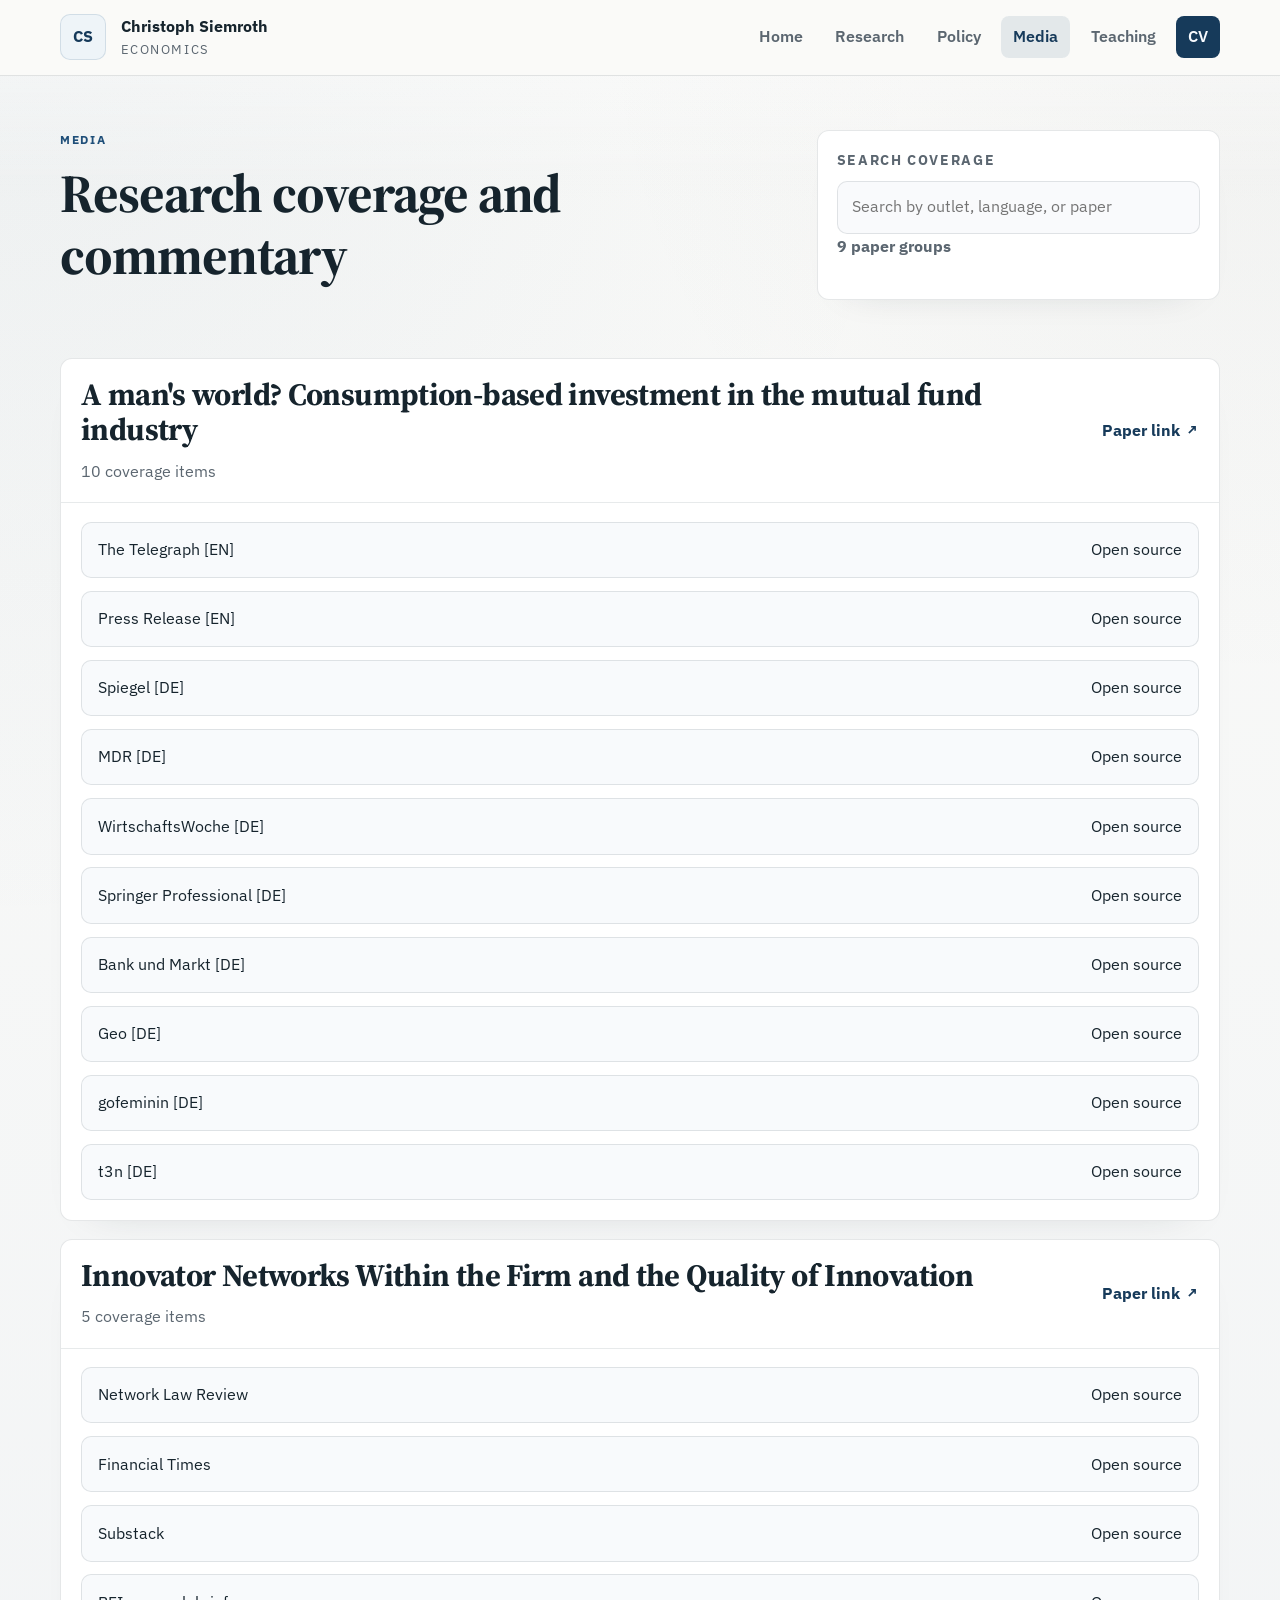
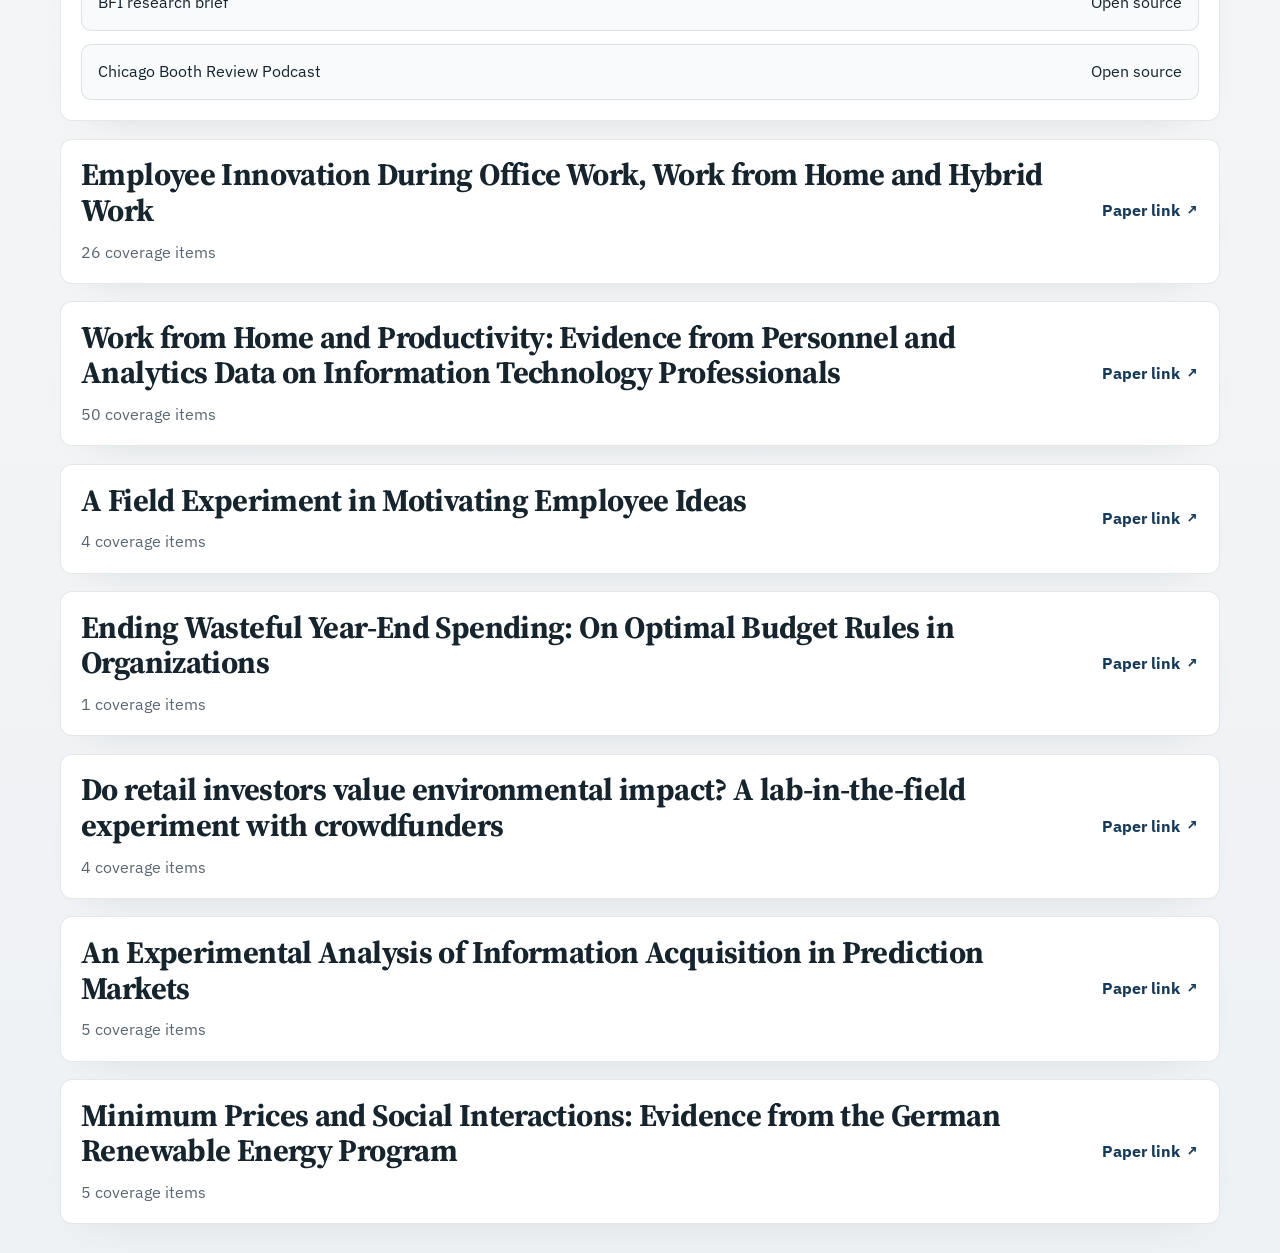
==== media.html @ 6fc66d13 "First website upload" ====
<!DOCTYPE html>
<html lang="en">

<head>
  <meta charset="utf-8">
  <meta name="viewport" content="width=device-width, initial-scale=1">
  <title>Media | Christoph Siemroth</title>
  <meta name="description" content="Media coverage connected to the research of Christoph Siemroth.">
  <link rel="preconnect" href="https://fonts.googleapis.com">
  <link rel="preconnect" href="https://fonts.gstatic.com" crossorigin>
  <link
    href="https://fonts.googleapis.com/css2?family=IBM+Plex+Sans:wght@400;500;600;700&family=Source+Serif+4:opsz,wght@8..60,500;8..60,600;8..60,700&display=swap"
    rel="stylesheet">
  <link rel="stylesheet" href="assets/styles.css">
  <script defer src="assets/data.js"></script>
  <script defer src="assets/app.js"></script>
</head>

<body data-page="media">
  <header class="site-header">
    <div class="site-shell nav-row">
      <a class="brand" href="index.html">
        <span class="brand-mark">CS</span>
        <span class="brand-copy">
          <strong>Christoph Siemroth</strong>
          <small>Economics</small>
        </span>
      </a>
      <nav class="site-nav" aria-label="Primary">
        <a class="nav-link" href="index.html">Home</a>
        <a class="nav-link" href="research.html">Research</a>
        <a class="nav-link" href="policy.html">Policy</a>
        <a class="nav-link is-active" href="media.html" aria-current="page">Media</a>
        <a class="nav-link" href="teaching.html">Teaching</a>
        <a class="nav-link nav-link-cta" href="https://drive.google.com/file/d/10MtakuSxQfQOIGWV5YChPrmRjkZ47vII/view"
          target="_blank" rel="noreferrer">CV</a>
      </nav>
    </div>
  </header>

  <main>
    <section class="page-intro">
      <div class="site-shell intro-grid">
        <div data-reveal>
          <p class="eyebrow">Media</p>
          <h1>Research coverage and commentary</h1>
          <p class="lead">
          </p>
        </div>
        <div class="intro-sidecard" data-reveal>
          <label class="filter-label" for="media-search">Search coverage</label>
          <input id="media-search" class="search-input" type="search"
            placeholder="Search by outlet, language, or paper">
          <p id="media-result-count" class="result-summary" aria-live="polite"></p>
        </div>
      </div>
    </section>

    <section class="site-shell section-block">
      <div class="details-stack" id="media-groups"></div>
    </section>
  </main>
</body>

</html>
---- assets/styles.css ----
:root {
  --bg-top: #fafaf8;
  --bg-bottom: #eef1f4;
  --surface: #ffffff;
  --ink: #16242d;
  --muted: #5b6670;
  --accent: #1f4f79;
  --accent-strong: #163a5a;
  --line: rgba(22, 36, 45, 0.11);
  --shadow: 0 18px 40px -34px rgba(22, 36, 45, 0.22);
  --radius-xl: 18px;
  --radius-lg: 12px;
  --max-width: 1160px;
}

*,
*::before,
*::after {
  box-sizing: border-box;
}

html {
  scroll-behavior: smooth;
}

body {
  margin: 0;
  color: var(--ink);
  font-family: "IBM Plex Sans", "Segoe UI", sans-serif;
  line-height: 1.6;
  background:
    radial-gradient(circle at top left, rgba(31, 79, 121, 0.06), transparent 30%),
    radial-gradient(circle at top right, rgba(91, 102, 112, 0.06), transparent 22%),
    linear-gradient(180deg, var(--bg-top) 0%, var(--bg-bottom) 100%);
}

body::before {
  content: "";
  position: fixed;
  inset: 0;
  pointer-events: none;
  background: linear-gradient(180deg, rgba(255, 255, 255, 0.5), transparent 22%);
}

img {
  max-width: 100%;
  display: block;
}

a {
  color: inherit;
  text-decoration: none;
}

p,
h1,
h2,
h3,
dl,
dd,
dt {
  margin: 0;
}

input,
button {
  font: inherit;
}

.site-shell {
  width: min(calc(100% - 2rem), var(--max-width));
  margin: 0 auto;
}

.site-header {
  position: sticky;
  top: 0;
  z-index: 10;
  backdrop-filter: blur(10px);
  background: rgba(250, 250, 248, 0.94);
  border-bottom: 1px solid var(--line);
}

.nav-row {
  display: flex;
  align-items: center;
  justify-content: space-between;
  gap: 1rem;
  padding: 0.85rem 0;
}

.brand {
  display: inline-flex;
  align-items: center;
  gap: 0.9rem;
}

.brand-mark {
  width: 2.9rem;
  height: 2.9rem;
  display: grid;
  place-items: center;
  border-radius: 10px;
  background: #eef4f8;
  border: 1px solid rgba(31, 79, 121, 0.14);
  color: var(--accent-strong);
  font-weight: 800;
  letter-spacing: 0.04em;
}

.brand-copy {
  display: grid;
  gap: 0.08rem;
}

.brand-copy strong {
  font-size: 1rem;
  font-weight: 800;
}

.brand-copy small {
  color: var(--muted);
  font-size: 0.8rem;
  text-transform: uppercase;
  letter-spacing: 0.12em;
}

.site-nav {
  display: flex;
  flex-wrap: wrap;
  justify-content: flex-end;
  gap: 0.55rem;
}

.nav-link {
  padding: 0.52rem 0.74rem;
  border-radius: 8px;
  color: var(--muted);
  font-weight: 600;
  transition: background-color 180ms ease, color 180ms ease, transform 180ms ease;
}

.nav-link:hover,
.nav-link:focus-visible {
  background: rgba(31, 79, 121, 0.08);
  color: var(--ink);
  transform: translateY(-1px);
}

.nav-link.is-active {
  background: rgba(31, 79, 121, 0.1);
  color: var(--accent-strong);
}

.nav-link-cta {
  background: var(--accent-strong);
  color: #f8fbff;
}

.hero,
.page-intro {
  padding: 3.4rem 0 1.8rem;
}

.hero-home {
  padding-top: 3.8rem;
}

.hero-grid,
.intro-grid {
  display: grid;
  grid-template-columns: minmax(0, 1.58fr) minmax(260px, 0.87fr);
  gap: 1.5rem;
  align-items: stretch;
}

.hero-copy,
.hero-panel,
.intro-sidecard,
.filter-panel,
.results-toolbar,
.stat-card,
.info-panel,
.paper-card,
.policy-card,
.module-card,
.guide-card,
.media-group {
  background: var(--surface);
  border: 1px solid var(--line);
  border-radius: var(--radius-lg);
  box-shadow: var(--shadow);
}

.hero-copy {
  padding: 2rem;
  position: relative;
  overflow: hidden;
}

.hero-copy::after {
  content: "";
  position: absolute;
  inset: auto 1.2rem 1.2rem auto;
  width: 5rem;
  height: 5rem;
  border-radius: 50%;
  background: radial-gradient(circle, rgba(31, 79, 121, 0.08), transparent 70%);
}

.hero-panel,
.intro-sidecard,
.filter-panel,
.results-toolbar,
.stat-card,
.info-panel,
.paper-card,
.policy-card,
.module-card,
.guide-card {
  padding: 1.2rem;
}

.intro-sidecard-scholar {
  display: flex;
  align-items: center;
  justify-content: center;
  min-height: 100%;
}

.intro-sidecard-scholar .text-link {
  margin-top: 0;
}

.eyebrow {
  color: var(--accent);
  font-weight: 800;
  text-transform: uppercase;
  letter-spacing: 0.14em;
  font-size: 0.78rem;
  margin-bottom: 0.85rem;
}

h1,
h2,
h3 {
  font-family: "Source Serif 4", Georgia, serif;
  line-height: 1.14;
  letter-spacing: -0.02em;
}

h1 {
  font-size: clamp(2.3rem, 4.2vw, 3.8rem);
  margin-bottom: 0.9rem;
}

h2 {
  font-size: clamp(1.45rem, 2.5vw, 1.95rem);
  margin-bottom: 0.7rem;
}

h3 {
  font-size: 1rem;
}

.lead {
  font-size: 1rem;
  max-width: 62ch;
}

.action-row,
.topic-row,
.inline-link-row,
.badge-row,
.chip-set,
.link-row {
  display: flex;
  flex-wrap: wrap;
  gap: 0.7rem;
}

.action-row,
.topic-row {
  margin-top: 1.4rem;
}

.button,
.text-link,
.ghost-button,
.filter-chip,
.link-pill {
  transition: transform 180ms ease, background-color 180ms ease, color 180ms ease, border-color 180ms ease;
}

.button {
  display: inline-flex;
  align-items: center;
  justify-content: center;
  padding: 0.78rem 1.05rem;
  border-radius: 10px;
  font-weight: 700;
}

.button-primary {
  background: linear-gradient(135deg, var(--accent), var(--accent-strong));
  color: #fffaf2;
}

.button-secondary {
  background: rgba(31, 79, 121, 0.08);
  color: var(--accent-strong);
}

.button-tertiary {
  background: rgba(255, 255, 255, 0.84);
  border: 1px solid var(--line);
}

.button:hover,
.button:focus-visible,
.text-link:hover,
.text-link:focus-visible,
.ghost-button:hover,
.ghost-button:focus-visible,
.filter-chip:hover,
.filter-chip:focus-visible,
.link-pill:hover,
.link-pill:focus-visible {
  transform: translateY(-1px);
}

.topic-pill,
.meta-pill,
.paper-tag,
.status-pill {
  display: inline-flex;
  align-items: center;
  padding: 0.28rem 0.56rem;
  border-radius: 999px;
  font-size: 0.74rem;
  font-weight: 600;
}

.topic-pill,
.paper-tag {
  background: rgba(31, 79, 121, 0.08);
  color: var(--accent-strong);
}

.status-pill {
  background: rgba(22, 58, 90, 0.08);
  color: var(--accent-strong);
}

.meta-pill {
  background: rgba(22, 36, 45, 0.05);
  color: var(--muted);
}

.monogram-panel {
  padding: 0.85rem;
  border-radius: calc(var(--radius-lg) - 2px);
  background:
    radial-gradient(circle at top, rgba(31, 79, 121, 0.12), transparent 36%),
    linear-gradient(160deg, #fbfcfd 0%, #eef3f6 100%);
  border: 1px solid var(--line);
}

.monogram-image {
  width: 100%;
  aspect-ratio: 4 / 5;
  object-fit: cover;
  object-position: center top;
  border-radius: 20px;
}

.contact-card {
  margin-top: 1rem;
  padding: 1rem;
  border-radius: calc(var(--radius-lg) - 2px);
  background: rgba(248, 250, 252, 0.92);
  border: 1px solid var(--line);
}

.contact-card h2 {
  font-size: 1.55rem;
}

.contact-list {
  margin-top: 1rem;
  display: grid;
  gap: 0.9rem;
}

.contact-list dt {
  font-weight: 800;
  font-size: 0.84rem;
  text-transform: uppercase;
  letter-spacing: 0.12em;
  color: var(--muted);
  margin-bottom: 0.2rem;
}

.separator {
  color: rgba(23, 51, 57, 0.28);
}

.stat-strip {
  display: grid;
  grid-template-columns: repeat(3, minmax(0, 1fr));
  gap: 1rem;
  padding-bottom: 2rem;
}

.stat-card strong {
  display: block;
  font-size: 2.1rem;
  font-family: "Source Serif 4", Georgia, serif;
  color: var(--accent-strong);
}

.stat-card span {
  color: var(--muted);
  font-weight: 700;
}

.stat-card-link {
  display: block;
  transition: transform 180ms ease, border-color 180ms ease, box-shadow 180ms ease;
}

.stat-card-link:hover,
.stat-card-link:focus-visible {
  transform: translateY(-2px);
  border-color: rgba(31, 79, 121, 0.2);
  box-shadow: 0 20px 44px -34px rgba(22, 36, 45, 0.28);
}

.section-block {
  padding: 1.8rem 0;
}

.section-heading {
  display: grid;
  gap: 0.35rem;
  margin-bottom: 1.4rem;
  max-width: 48rem;
}

.card-grid,
.stack-grid,
.details-stack {
  display: grid;
  gap: 1.1rem;
}

.card-grid {
  grid-template-columns: repeat(2, minmax(0, 1fr));
}

.card-grid-large {
  grid-template-columns: 1fr;
}

.split-block {
  display: grid;
  grid-template-columns: repeat(2, minmax(0, 1fr));
  gap: 1.1rem;
  padding: 1.8rem 0 3.5rem;
}

.accent-panel {
  background:
    radial-gradient(circle at top right, rgba(31, 79, 121, 0.08), transparent 30%),
    var(--surface);
}

.text-link {
  display: inline-flex;
  align-items: center;
  gap: 0.35rem;
  margin-top: 1rem;
  font-weight: 700;
  color: var(--accent-strong);
}

.text-link::after {
  content: "\2197";
  font-size: 0.85em;
}

.media-summary .text-link {
  white-space: nowrap;
  margin-top: 0;
}

.research-shell {
  display: grid;
  grid-template-columns: minmax(270px, 300px) minmax(0, 1fr);
  gap: 1.4rem;
  padding-bottom: 4rem;
}

.filter-panel {
  position: sticky;
  top: 5.5rem;
  align-self: start;
  padding: 1rem 1rem 0.95rem;
}

.filter-section + .filter-section {
  margin-top: 0.8rem;
  padding-top: 0.85rem;
  border-top: 1px solid var(--line);
}

.filter-label,
.results-note,
.result-summary,
.intro-sidecard p,
.paper-authors,
.paper-note-text,
.media-meta,
.module-card p {
  color: var(--muted);
}

.filter-label {
  display: block;
  font-size: 0.85rem;
  font-weight: 800;
  text-transform: uppercase;
  letter-spacing: 0.12em;
  margin-bottom: 0.55rem;
}

.search-input {
  width: 100%;
  padding: 0.8rem 0.9rem;
  border-radius: 10px;
  border: 1px solid var(--line);
  background: rgba(248, 250, 252, 0.84);
  color: var(--ink);
}

.filter-heading-row,
.results-toolbar,
.media-summary,
.media-link-item,
.paper-card-header,
.footer-row {
  display: flex;
  justify-content: space-between;
  gap: 1rem;
  align-items: center;
}

.filter-heading-row h2,
.filter-section h2 {
  margin-bottom: 0.55rem;
  font-size: 0.98rem;
}

.ghost-button,
.filter-chip {
  border: 1px solid var(--line);
  background: rgba(248, 250, 252, 0.86);
  border-radius: 999px;
  cursor: pointer;
}

.ghost-button {
  padding: 0.36rem 0.68rem;
  color: var(--muted);
  font-weight: 600;
}

.filter-panel .ghost-button {
  padding: 0.14rem 0.4rem;
  border-radius: 7px;
  font-size: 0.78rem;
  font-weight: 500;
  line-height: 1.2;
}

.filter-chip {
  padding: 0.38rem 0.68rem;
  color: var(--ink);
  font-weight: 600;
}

.filter-chip.is-active {
  background: linear-gradient(135deg, var(--accent), var(--accent-strong));
  color: #fffaf2;
  border-color: transparent;
}

.filter-list {
  display: grid;
  gap: 0.08rem;
}

.filter-list-item {
  display: block;
  width: 100%;
  padding: 0.24rem 0 0.24rem 0.95rem;
  border: 0;
  border-radius: 0;
  background: transparent;
  color: var(--muted);
  font-size: 0.88rem;
  font-weight: 500;
  line-height: 1.35;
  text-align: left;
  position: relative;
}

.filter-list-item::before {
  content: "";
  position: absolute;
  left: 0.15rem;
  top: 50%;
  width: 0.38rem;
  height: 0.38rem;
  border-radius: 999px;
  background: rgba(31, 79, 121, 0.14);
  transform: translateY(-50%);
  transition: background-color 180ms ease, box-shadow 180ms ease;
}

.filter-list-item:hover,
.filter-list-item:focus-visible {
  transform: translateX(2px);
  color: var(--ink);
}

.filter-list-item.is-active {
  background: transparent;
  color: var(--accent-strong);
  border-color: transparent;
  box-shadow: none;
}

.filter-list-item.is-active::before {
  background: var(--accent);
  box-shadow: 0 0 0 0.18rem rgba(31, 79, 121, 0.14);
}

.results-toolbar {
  margin-bottom: 0.7rem;
  padding: 0 0 0.7rem;
  background: transparent;
  border: 0;
  border-bottom: 1px solid var(--line);
  border-radius: 0;
  box-shadow: none;
}

.results-toolbar p:first-child,
.result-summary {
  font-weight: 800;
}

.paper-card {
  display: grid;
  gap: 0.7rem;
  padding: 1rem;
}

.paper-card-compact {
  gap: 0.28rem;
}

.paper-title {
  font-family: "IBM Plex Sans", "Segoe UI", sans-serif;
  font-size: 1.05rem;
  font-weight: 600;
  line-height: 1.38;
  letter-spacing: -0.01em;
  margin-bottom: 0.22rem;
}

.paper-card-compact .paper-title {
  font-size: 0.99rem;
  font-weight: 700;
  margin-bottom: 0;
}

.paper-card-header-compact {
  align-items: flex-start;
  flex-wrap: nowrap;
}

.paper-citation {
  flex: 1;
  min-width: 0;
  font-size: 0.98rem;
  line-height: 1.32;
}

.paper-inline-meta {
  color: var(--muted);
  font-size: inherit;
  font-weight: 400;
}

.paper-inline-authors {
  color: var(--muted);
  font-size: inherit;
  font-weight: 400;
}

.paper-meta-line {
  color: var(--muted);
  font-size: 0.84rem;
  line-height: 1.32;
}

.paper-journal {
  font-style: italic;
  font-weight: 700;
}

.paper-journal-detail {
  font-style: normal;
  font-weight: 400;
}

.paper-authors-compact {
  font-size: 0.84rem;
  line-height: 1.32;
}

.badge-row-compact {
  gap: 0.15rem 0.55rem;
}

.paper-tag-compact {
  padding: 0;
  border-radius: 0;
  background: transparent;
  color: var(--muted);
  font-size: 0.75rem;
  font-weight: 600;
  white-space: nowrap;
}

.paper-tag-compact::before {
  content: "#";
  margin-right: 0.08rem;
  color: rgba(31, 79, 121, 0.78);
}

.mini-list {
  margin: 0;
  padding-left: 1rem;
  color: var(--muted);
  font-size: 0.94rem;
}

.mini-list li + li {
  margin-top: 0.25rem;
}

.link-pill {
  display: inline-flex;
  align-items: center;
  padding: 0.44rem 0.74rem;
  border-radius: 999px;
  background: rgba(248, 250, 252, 0.92);
  border: 1px solid var(--line);
  font-weight: 600;
  font-size: 0.9rem;
}

.link-row-compact {
  gap: 0.18rem 0.8rem;
}

.link-pill-compact {
  padding: 0;
  border: 0;
  border-radius: 0;
  background: transparent;
  font-size: 0.82rem;
  font-weight: 600;
  color: var(--accent-strong);
}

.link-pill-compact:hover,
.link-pill-compact:focus-visible {
  background: transparent;
  color: var(--accent);
}

.link-symbol {
  font-size: 0.78em;
  opacity: 0.76;
}

.no-results {
  padding: 1.4rem;
  border-radius: var(--radius-lg);
  background: rgba(255, 255, 255, 0.8);
  border: 1px dashed rgba(22, 36, 45, 0.16);
  color: var(--muted);
}

.policy-card,
.guide-card {
  display: grid;
  gap: 0.9rem;
}

.media-group {
  overflow: hidden;
}

.media-group summary {
  list-style: none;
  cursor: pointer;
  padding: 1.1rem 1.25rem;
}

.media-group summary::-webkit-details-marker {
  display: none;
}

.media-group[open] summary {
  border-bottom: 1px solid rgba(23, 51, 57, 0.10);
}

.media-link-list {
  display: grid;
  gap: 0.8rem;
  padding: 1.15rem 1.25rem 1.25rem;
}

.media-link-item {
  padding: 0.9rem 1rem;
  border-radius: 10px;
  background: rgba(248, 250, 252, 0.88);
  border: 1px solid var(--line);
}

.site-footer {
  padding: 1.2rem 0 2rem;
  border-top: 1px solid rgba(22, 36, 45, 0.06);
}

.footer-row {
  color: var(--muted);
  font-size: 0.92rem;
}

.paper-card-header {
  align-items: flex-start;
}

.paper-authors,
.paper-note-text,
.results-note {
  font-size: 0.95rem;
}

.results-note {
  font-size: 0.88rem;
}

.results-panel {
  min-width: 0;
}

.results-panel .card-grid-large {
  gap: 0;
  background: var(--surface);
  border: 1px solid var(--line);
  border-radius: 18px;
  padding: 0 1.1rem;
  box-shadow: var(--shadow);
}

.results-panel .paper-card {
  padding: 1rem 0;
  background: transparent;
  border: 0;
  border-top: 1px solid var(--line);
  border-radius: 0;
  box-shadow: none;
}

.results-panel .paper-card:first-child {
  border-top: 0;
  padding-top: 0.35rem;
}

.results-panel .paper-card-header,
.results-panel .badge-row,
.results-panel .link-row {
  gap: 0.55rem;
}

.results-panel .paper-card-compact {
  gap: 0.28rem;
  padding: 0.8rem 0;
}

.results-panel .paper-card-compact:first-child {
  padding-top: 0.5rem;
}

.results-panel .paper-card-header-compact {
  gap: 0.75rem;
}

.results-panel .badge-row-compact {
  gap: 0.15rem 0.55rem;
}

.results-panel .link-row-compact {
  gap: 0.18rem 0.75rem;
}

.paper-card-compact .status-pill {
  padding: 0.18rem 0.48rem;
  font-size: 0.69rem;
  text-align: center;
}

[data-reveal] {
  opacity: 0;
  transform: translateY(16px);
  animation: rise 680ms ease forwards;
}

[data-reveal]:nth-of-type(2) {
  animation-delay: 90ms;
}

[data-reveal]:nth-of-type(3) {
  animation-delay: 150ms;
}

@keyframes rise {
  to {
    opacity: 1;
    transform: translateY(0);
  }
}

@media (max-width: 980px) {
  .hero-grid,
  .intro-grid,
  .research-shell,
  .split-block {
    grid-template-columns: 1fr;
  }

  .filter-panel {
    position: static;
  }

  .stat-strip,
  .card-grid {
    grid-template-columns: repeat(2, minmax(0, 1fr));
  }

  .results-panel .card-grid-large {
    padding: 0 1rem;
  }
}

@media (max-width: 680px) {
  .nav-row,
  .footer-row,
  .filter-heading-row,
  .results-toolbar,
  .media-summary,
  .media-link-item,
  .paper-card-header {
    flex-direction: column;
    align-items: flex-start;
  }

  .hero,
  .page-intro {
    padding-top: 3.5rem;
  }

  .stat-strip,
  .card-grid {
    grid-template-columns: 1fr;
  }

  h1 {
    font-size: clamp(2rem, 10vw, 3.1rem);
  }

  .results-panel .card-grid-large {
    padding: 0 0.8rem;
  }

  .paper-card-header-compact {
    flex-wrap: wrap;
  }

  .paper-citation {
    width: 100%;
  }
}

@media (prefers-reduced-motion: reduce) {
  html {
    scroll-behavior: auto;
  }

  *,
  *::before,
  *::after {
    animation: none !important;
    transition: none !important;
  }

  [data-reveal] {
    opacity: 1;
    transform: none;
  }
}
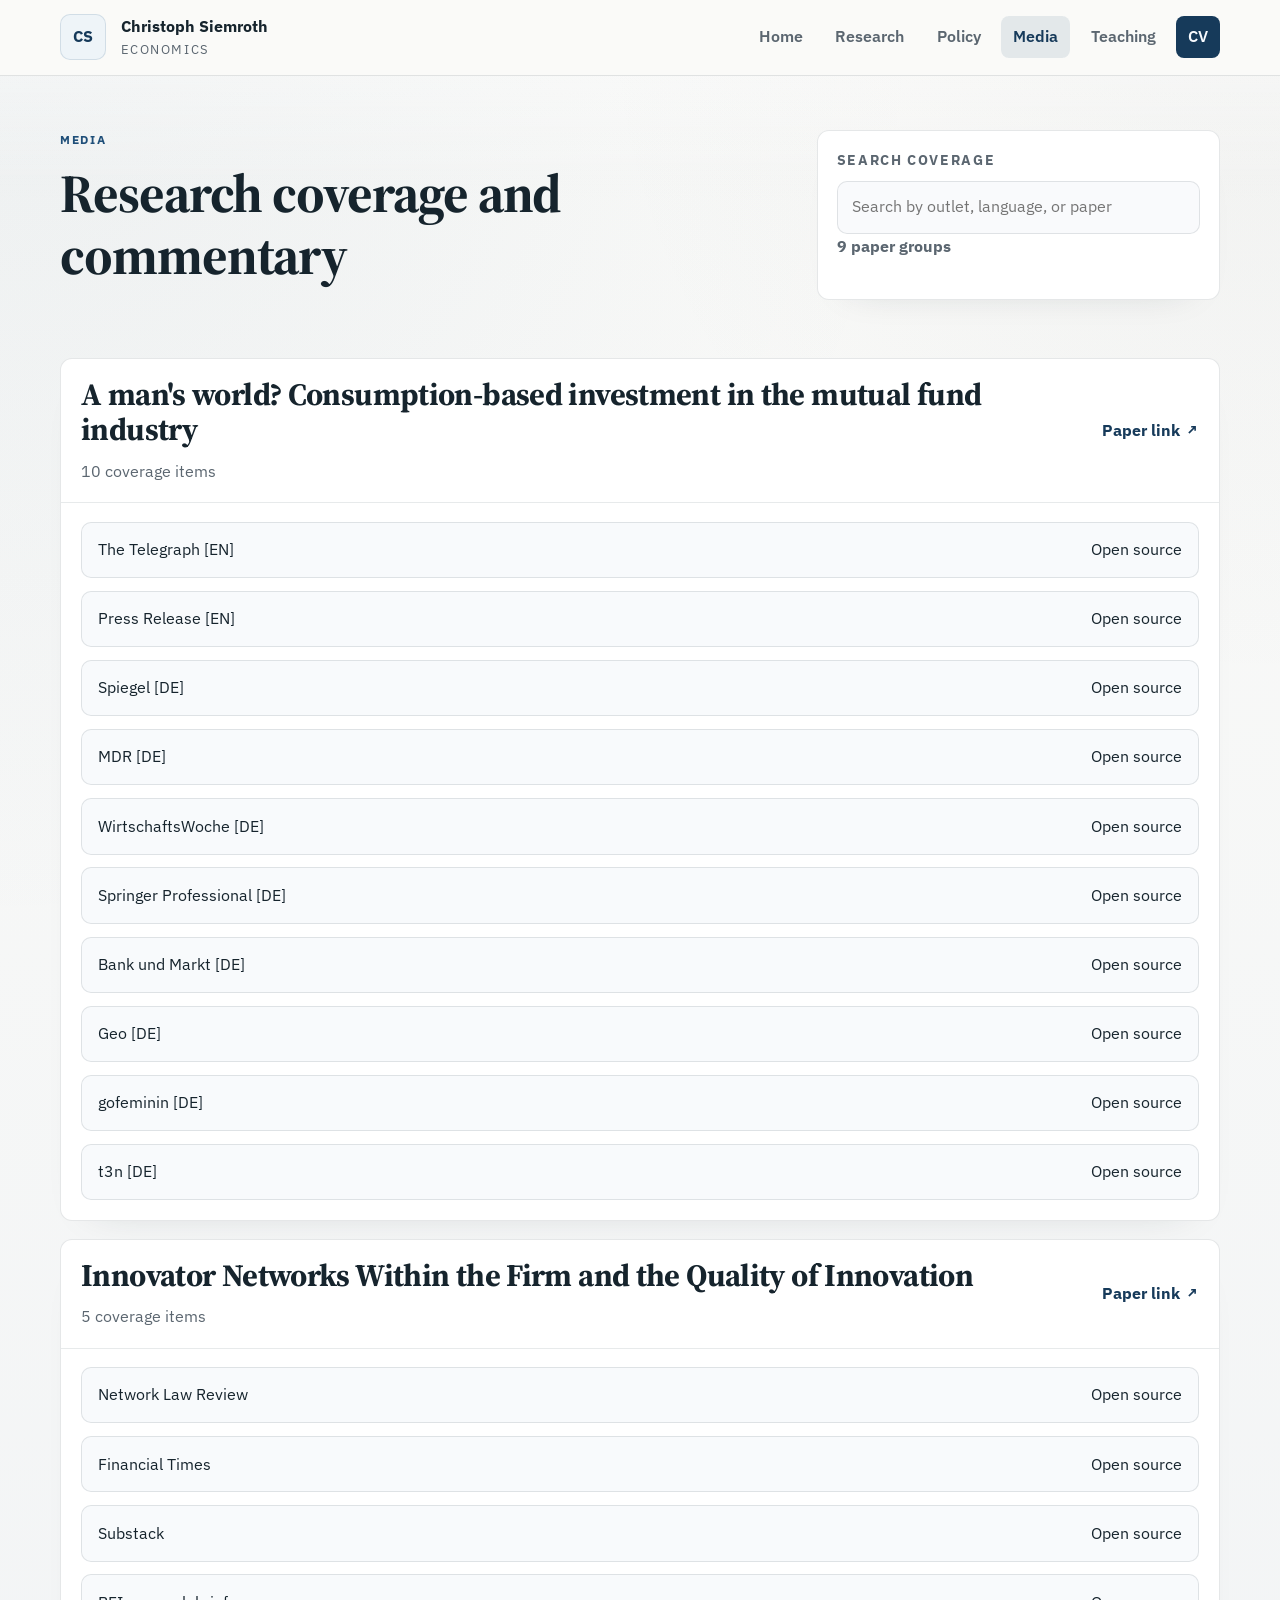
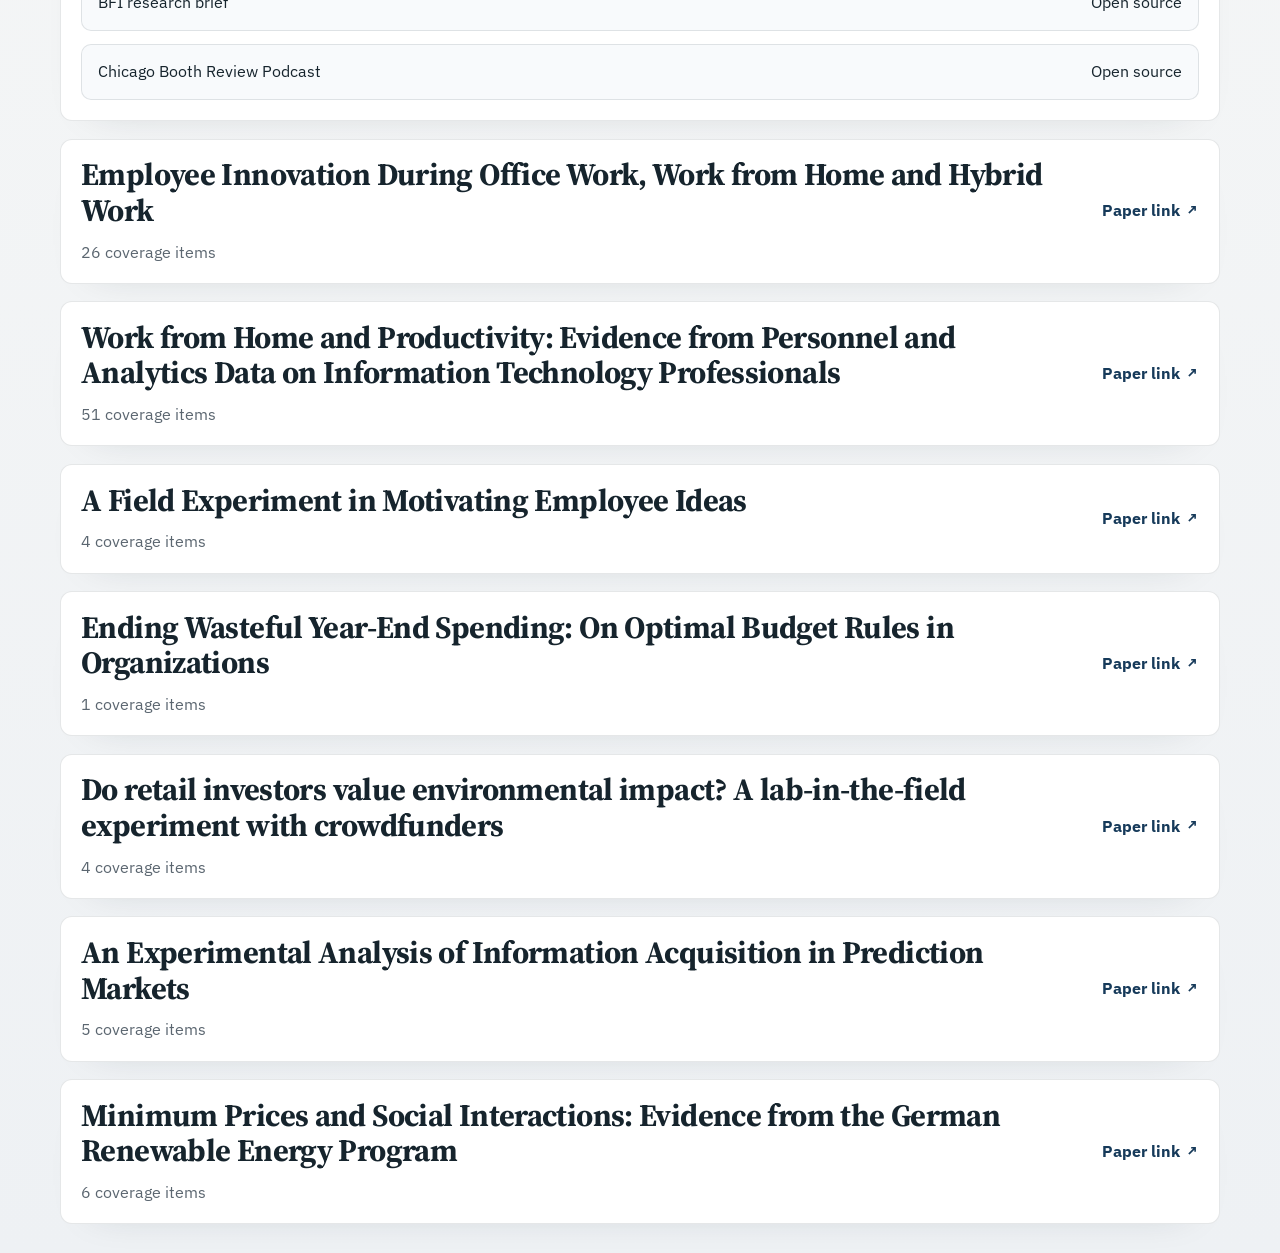
==== commit 94b0ed1d: "updated mobile view to not always show navigation bar" ====
--- a/media.html
+++ b/media.html
@@ -2,6 +2,16 @@
 <html lang="en">
 
 <head>
+<!-- Google tag (gtag.js) -->
+<script async src="https://www.googletagmanager.com/gtag/js?id=G-R061Q4SLXZ"></script>
+<script>
+  window.dataLayer = window.dataLayer || [];
+  function gtag(){dataLayer.push(arguments);}
+  gtag('js', new Date());
+
+  gtag('config', 'G-R061Q4SLXZ');
+</script>
+
   <meta charset="utf-8">
   <meta name="viewport" content="width=device-width, initial-scale=1">
   <title>Media | Christoph Siemroth</title>
@@ -19,14 +29,22 @@
 <body data-page="media">
   <header class="site-header">
     <div class="site-shell nav-row">
-      <a class="brand" href="index.html">
-        <span class="brand-mark">CS</span>
-        <span class="brand-copy">
-          <strong>Christoph Siemroth</strong>
-          <small>Economics</small>
-        </span>
-      </a>
-      <nav class="site-nav" aria-label="Primary">
+      <div class="nav-brand-row">
+        <button class="nav-toggle" type="button" aria-expanded="false" aria-controls="site-nav"
+          aria-label="Toggle navigation">
+          <span class="nav-toggle-bar"></span>
+          <span class="nav-toggle-bar"></span>
+          <span class="nav-toggle-bar"></span>
+        </button>
+        <a class="brand" href="index.html">
+          <span class="brand-mark">CS</span>
+          <span class="brand-copy">
+            <strong>Christoph Siemroth</strong>
+            <small>Economics</small>
+          </span>
+        </a>
+      </div>
+      <nav class="site-nav" id="site-nav" aria-label="Primary">
         <a class="nav-link" href="index.html">Home</a>
         <a class="nav-link" href="research.html">Research</a>
         <a class="nav-link" href="policy.html">Policy</a>
@@ -62,4 +80,4 @@
   </main>
 </body>
 
-</html>+</html>
--- a/assets/styles.css
+++ b/assets/styles.css
@@ -89,6 +89,13 @@
   padding: 0.85rem 0;
 }
 
+.nav-brand-row {
+  display: flex;
+  align-items: center;
+  gap: 0.9rem;
+  min-width: 0;
+}
+
 .brand {
   display: inline-flex;
   align-items: center;
@@ -130,6 +137,7 @@
   flex-wrap: wrap;
   justify-content: flex-end;
   gap: 0.55rem;
+  transition: max-height 180ms ease, opacity 180ms ease, transform 180ms ease;
 }
 
 .nav-link {
@@ -155,6 +163,50 @@
 .nav-link-cta {
   background: var(--accent-strong);
   color: #f8fbff;
+}
+
+.nav-toggle {
+  display: none;
+  align-items: center;
+  justify-content: center;
+  flex-direction: column;
+  gap: 0.26rem;
+  width: 2.85rem;
+  height: 2.85rem;
+  padding: 0;
+  border: 1px solid rgba(31, 79, 121, 0.16);
+  border-radius: 10px;
+  background: rgba(255, 255, 255, 0.76);
+  color: var(--accent-strong);
+  cursor: pointer;
+  transition: background-color 180ms ease, border-color 180ms ease, transform 180ms ease;
+}
+
+.nav-toggle:hover,
+.nav-toggle:focus-visible {
+  background: rgba(31, 79, 121, 0.08);
+  border-color: rgba(31, 79, 121, 0.28);
+  transform: translateY(-1px);
+}
+
+.nav-toggle-bar {
+  width: 1.1rem;
+  height: 2px;
+  border-radius: 999px;
+  background: currentColor;
+  transition: transform 180ms ease, opacity 180ms ease;
+}
+
+.site-header.is-nav-open .nav-toggle-bar:nth-child(1) {
+  transform: translateY(0.38rem) rotate(45deg);
+}
+
+.site-header.is-nav-open .nav-toggle-bar:nth-child(2) {
+  opacity: 0;
+}
+
+.site-header.is-nav-open .nav-toggle-bar:nth-child(3) {
+  transform: translateY(-0.38rem) rotate(-45deg);
 }
 
 .hero,
@@ -793,9 +845,60 @@
   color: var(--accent);
 }
 
+.abstract-toggle {
+  display: inline-flex;
+  align-items: center;
+  gap: 0;
+  padding: 0;
+  border: 0;
+  border-radius: 0;
+  background: transparent;
+  cursor: pointer;
+  font: inherit;
+  font-size: 0.82rem;
+  font-weight: 600;
+  color: var(--accent-strong);
+}
+
+.abstract-toggle[aria-expanded="true"] {
+  color: var(--accent);
+}
+
 .link-symbol {
   font-size: 0.78em;
   opacity: 0.76;
+}
+
+.paper-abstract {
+  margin-top: 0.55rem;
+  padding: 0.75rem 0.9rem;
+  border-radius: 12px;
+  border: 1px solid rgba(31, 79, 121, 0.12);
+  background: rgba(31, 79, 121, 0.05);
+  color: var(--muted);
+  font-size: 0.88rem;
+  line-height: 1.55;
+  cursor: pointer;
+}
+
+.paper-abstract[hidden] {
+  display: none !important;
+}
+
+.paper-abstract.is-open {
+  animation: abstract-expand 180ms ease;
+}
+
+@keyframes abstract-expand {
+  from {
+    opacity: 0;
+    transform: translateY(-4px);
+  }
+
+  to {
+    opacity: 1;
+    transform: translateY(0);
+  }
 }
 
 .no-results {
@@ -971,7 +1074,6 @@
 }
 
 @media (max-width: 680px) {
-  .nav-row,
   .footer-row,
   .filter-heading-row,
   .results-toolbar,
@@ -987,6 +1089,87 @@
     padding-top: 3.5rem;
   }
 
+  .nav-row {
+    flex-direction: row;
+    align-items: center;
+    flex-wrap: wrap;
+    gap: 0.75rem;
+  }
+
+  .nav-brand-row {
+    width: 100%;
+    gap: 0.75rem;
+  }
+
+  .nav-toggle {
+    display: inline-flex;
+    flex: 0 0 auto;
+  }
+
+  .brand {
+    flex: 1 1 auto;
+    min-width: 0;
+    gap: 0;
+  }
+
+  .brand-mark {
+    display: none;
+  }
+
+  .brand-copy {
+    display: flex;
+    align-items: baseline;
+    gap: 0.35rem;
+    min-width: 0;
+  }
+
+  .brand-copy strong,
+  .brand-copy small {
+    white-space: nowrap;
+    overflow: hidden;
+    text-overflow: ellipsis;
+  }
+
+  .brand-copy strong {
+    font-size: 0.97rem;
+  }
+
+  .brand-copy small {
+    font-size: 0.72rem;
+    letter-spacing: 0.08em;
+  }
+
+  .brand-copy small::before {
+    content: "/";
+    margin-right: 0.35rem;
+  }
+
+  .site-nav {
+    width: 100%;
+    flex-direction: column;
+    align-items: stretch;
+    gap: 0.35rem;
+    max-height: 0;
+    overflow: hidden;
+    opacity: 0;
+    pointer-events: none;
+    transform: translateY(-0.35rem);
+  }
+
+  .site-header.is-nav-open .site-nav {
+    max-height: 24rem;
+    opacity: 1;
+    pointer-events: auto;
+    transform: translateY(0);
+    padding-top: 0.5rem;
+    border-top: 1px solid var(--line);
+  }
+
+  .nav-link,
+  .nav-link-cta {
+    width: 100%;
+  }
+
   .stat-strip,
   .card-grid {
     grid-template-columns: 1fr;
